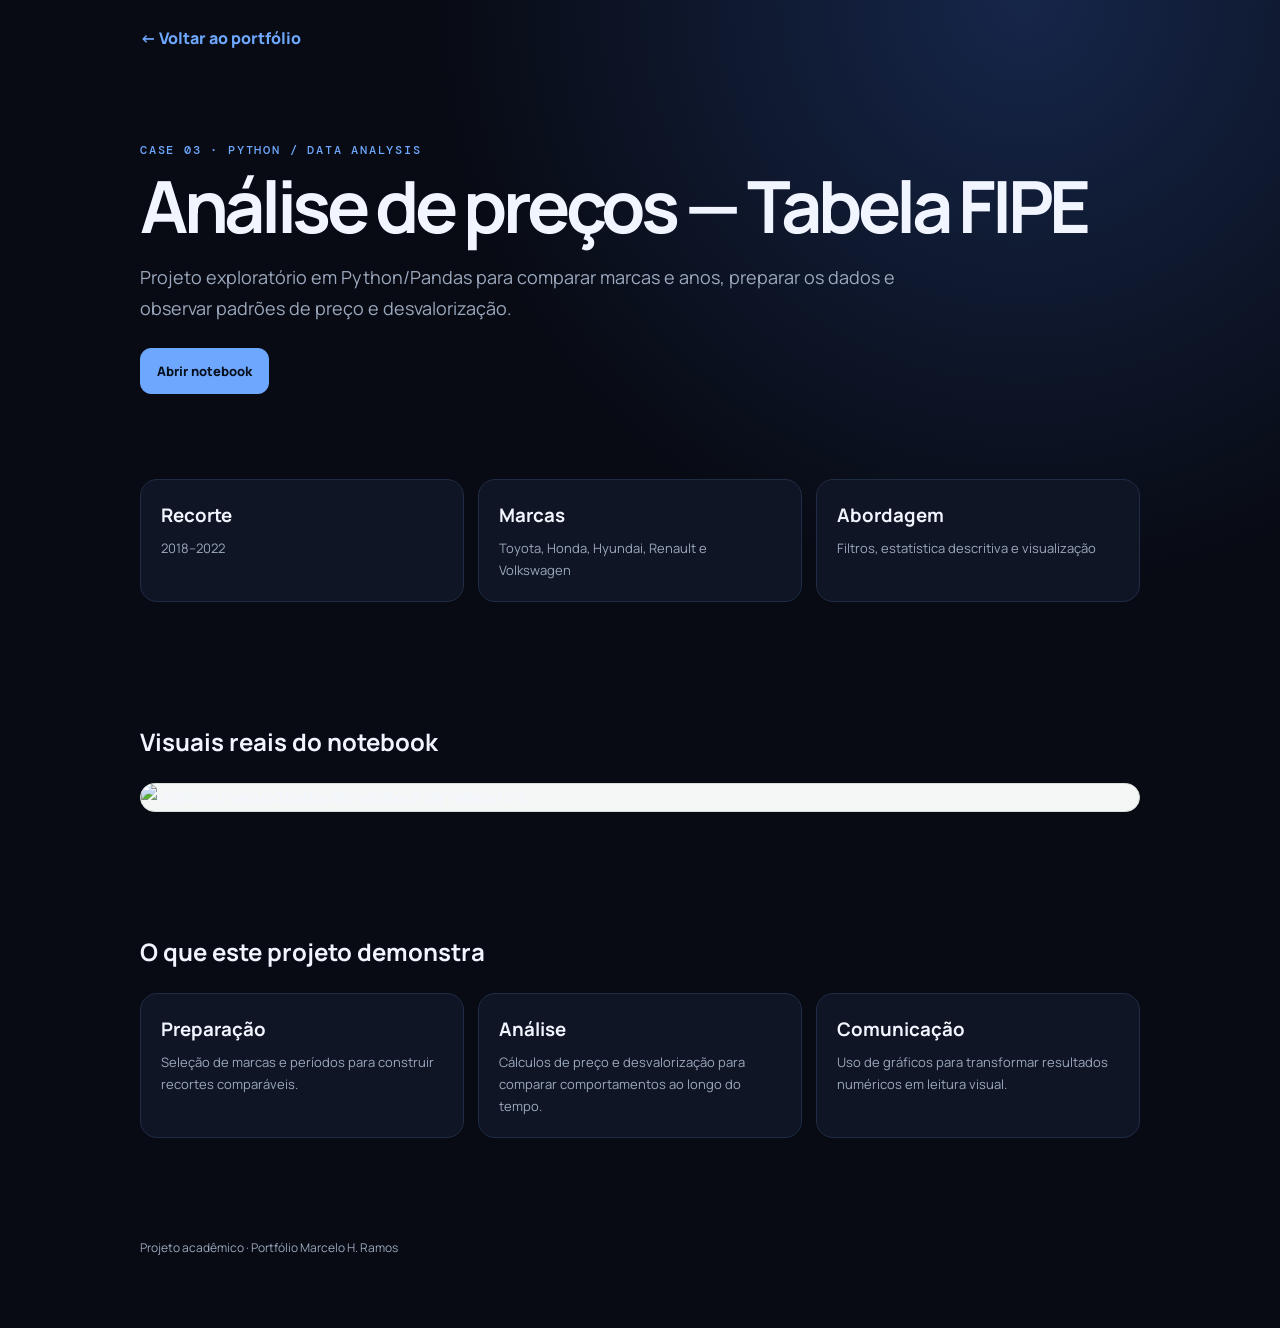
==== fipe.html @ 0dd25ecb "Add files via upload" ====
<!doctype html><html lang="pt-BR"><head><meta charset="utf-8"><meta name="viewport" content="width=device-width,initial-scale=1"><title>Case | Tabela FIPE</title><link rel="stylesheet" href="style_case.css"></head><body><div class="container top"><a class="back" href="../index.html#projetos">← Voltar ao portfólio</a></div><header class="container hero"><div class="kicker">CASE 03 · PYTHON / DATA ANALYSIS</div><h1>Análise de preços — Tabela FIPE</h1><p>Projeto exploratório em Python/Pandas para comparar marcas e anos, preparar os dados e observar padrões de preço e desvalorização.</p><div class="buttons"><a class="btn primary" href="../DataSet_Tab_Fipe_Final(11).ipynb" target="_blank">Abrir notebook</a></div></header><section class="section container"><div class="grid"><div class="card"><h3>Recorte</h3><p>2018–2022</p></div><div class="card"><h3>Marcas</h3><p>Toyota, Honda, Hyundai, Renault e Volkswagen</p></div><div class="card"><h3>Abordagem</h3><p>Filtros, estatística descritiva e visualização</p></div></div></section><section class="section container"><h2>Visuais reais do notebook</h2><div class="shot"><img src="../assets/fipe_preview.png" alt="Gráficos reais extraídos do notebook da Tabela FIPE"></div></section><section class="section container"><h2>O que este projeto demonstra</h2><div class="grid"><div class="card"><h3>Preparação</h3><p>Seleção de marcas e períodos para construir recortes comparáveis.</p></div><div class="card"><h3>Análise</h3><p>Cálculos de preço e desvalorização para comparar comportamentos ao longo do tempo.</p></div><div class="card"><h3>Comunicação</h3><p>Uso de gráficos para transformar resultados numéricos em leitura visual.</p></div></div></section><footer class="container footer">Projeto acadêmico · Portfólio Marcelo H. Ramos</footer></body></html>
---- style_case.css ----
@import url('https://fonts.googleapis.com/css2?family=DM+Mono:wght@400;500&family=Manrope:wght@400;600;700;800&display=swap');
:root{--bg:#080B14;--panel:#0F1524;--text:#F1F5FF;--muted:#9BA8BD;--line:#202C45;--accent:#6EA8FE;--blue:#8B7CFF}*{box-sizing:border-box}body{margin:0;background:radial-gradient(circle at 80% 0,#16264A,transparent 35%),var(--bg);color:var(--text);font-family:Manrope,sans-serif;line-height:1.7}a{color:inherit}.container{max-width:1000px;width:calc(100% - 32px);margin:auto}.top{padding:25px 0}.back{color:var(--accent);font-weight:800;text-decoration:none}.hero{padding:65px 0 35px}.kicker{font:500 12px 'DM Mono',monospace;color:var(--accent);letter-spacing:.15em}.hero h1{font-size:clamp(42px,7vw,72px);line-height:1;letter-spacing:-.06em;margin:12px 0 20px}.hero p{color:var(--muted);font-size:18px;max-width:760px}.buttons{display:flex;gap:10px;flex-wrap:wrap;margin-top:25px}.btn{padding:11px 16px;border-radius:11px;border:1px solid var(--line);text-decoration:none;font-weight:800;font-size:13px}.primary{background:var(--accent);color:#07101F;border-color:var(--accent)}.section{padding:50px 0}.grid{display:grid;grid-template-columns:repeat(3,1fr);gap:14px}.card{padding:20px;border:1px solid var(--line);background:var(--panel);border-radius:17px}.card h3{margin:0 0 5px}.card p{margin:0;color:var(--muted);font-size:13px}.shot{background:#f4f7f5;border-radius:18px;overflow:hidden;border:1px solid #d6dfdb}.shot img{width:100%;display:block}.code{background:#050c0a;border:1px solid #1D2B47;border-radius:18px;padding:24px;color:#bee8d6;font:500 14px/1.8 'DM Mono',monospace;overflow:auto}.footer{padding:50px 0 70px;color:var(--muted);font-size:12px}@media(max-width:800px){.grid{grid-template-columns:1fr}.hero p{font-size:16px}}
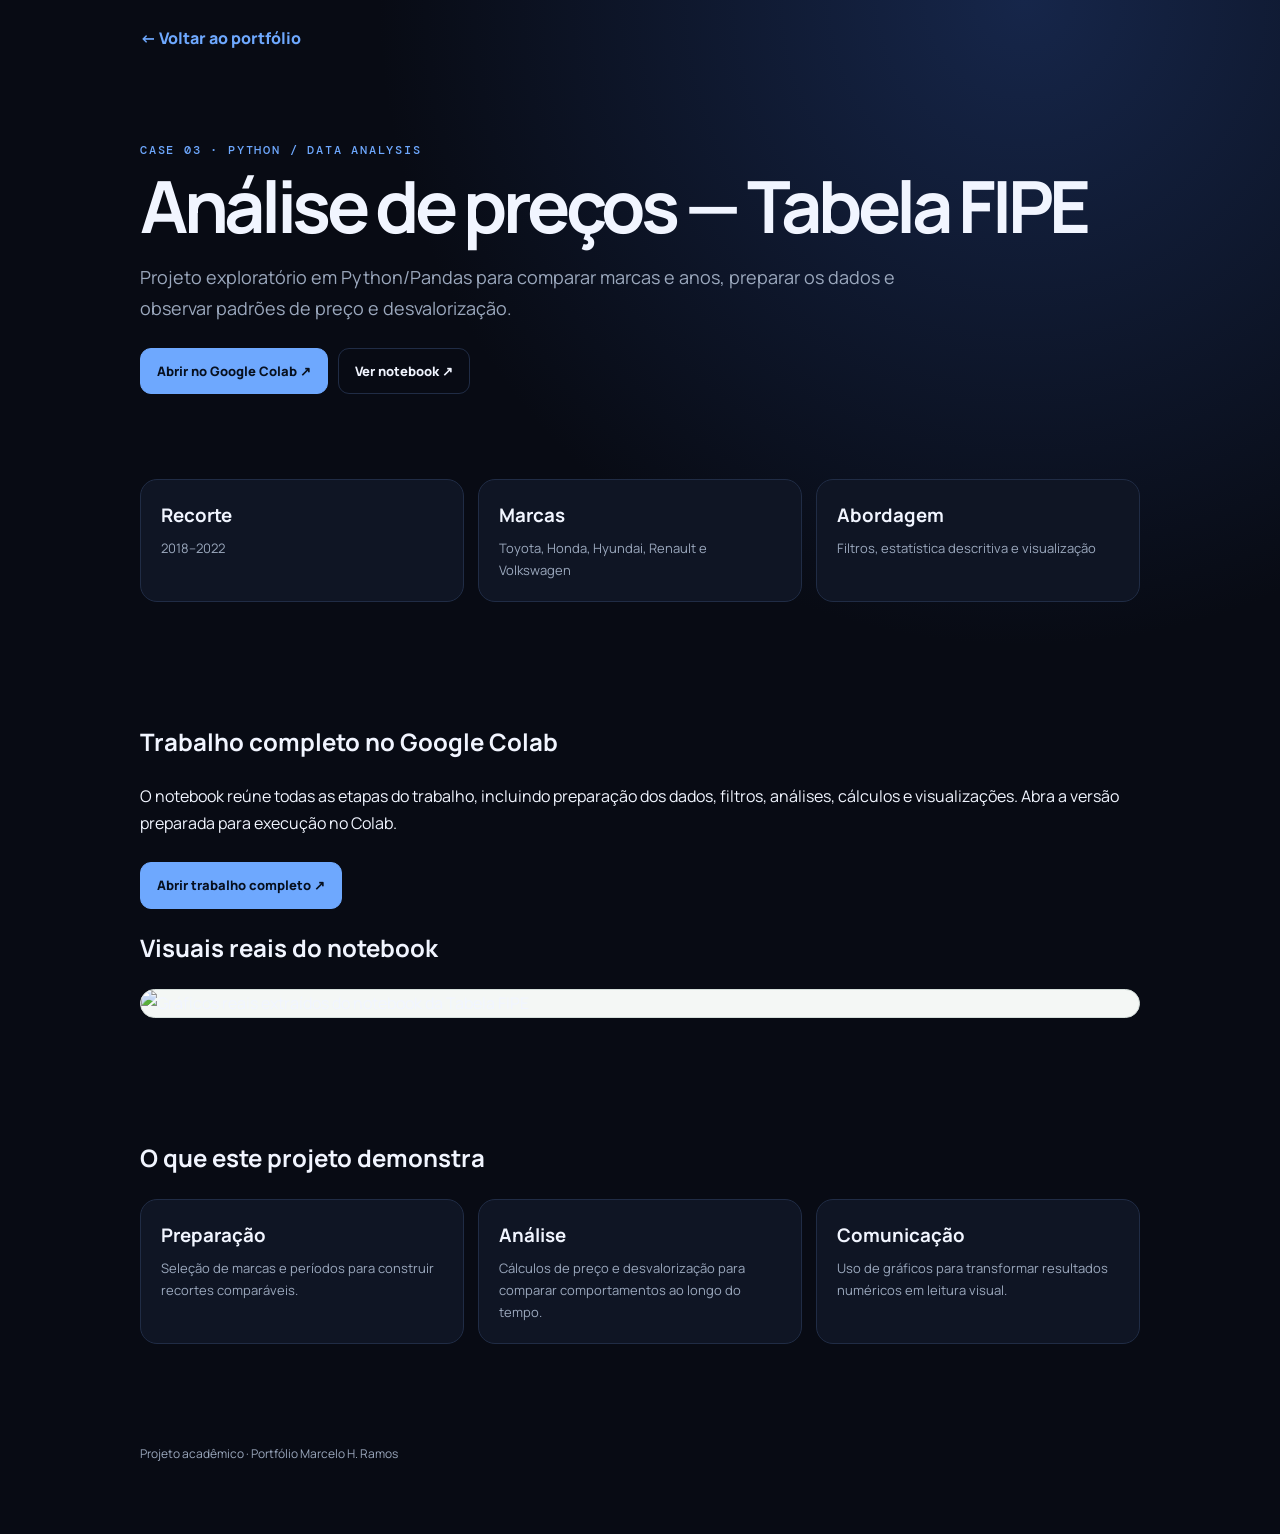
==== commit 4c63a6bc: "Add files via upload" ====
--- a/fipe.html
+++ b/fipe.html
@@ -1 +1 @@
-<!doctype html><html lang="pt-BR"><head><meta charset="utf-8"><meta name="viewport" content="width=device-width,initial-scale=1"><title>Case | Tabela FIPE</title><link rel="stylesheet" href="style_case.css"></head><body><div class="container top"><a class="back" href="../index.html#projetos">← Voltar ao portfólio</a></div><header class="container hero"><div class="kicker">CASE 03 · PYTHON / DATA ANALYSIS</div><h1>Análise de preços — Tabela FIPE</h1><p>Projeto exploratório em Python/Pandas para comparar marcas e anos, preparar os dados e observar padrões de preço e desvalorização.</p><div class="buttons"><a class="btn primary" href="../DataSet_Tab_Fipe_Final(11).ipynb" target="_blank">Abrir notebook</a></div></header><section class="section container"><div class="grid"><div class="card"><h3>Recorte</h3><p>2018–2022</p></div><div class="card"><h3>Marcas</h3><p>Toyota, Honda, Hyundai, Renault e Volkswagen</p></div><div class="card"><h3>Abordagem</h3><p>Filtros, estatística descritiva e visualização</p></div></div></section><section class="section container"><h2>Visuais reais do notebook</h2><div class="shot"><img src="../assets/fipe_preview.png" alt="Gráficos reais extraídos do notebook da Tabela FIPE"></div></section><section class="section container"><h2>O que este projeto demonstra</h2><div class="grid"><div class="card"><h3>Preparação</h3><p>Seleção de marcas e períodos para construir recortes comparáveis.</p></div><div class="card"><h3>Análise</h3><p>Cálculos de preço e desvalorização para comparar comportamentos ao longo do tempo.</p></div><div class="card"><h3>Comunicação</h3><p>Uso de gráficos para transformar resultados numéricos em leitura visual.</p></div></div></section><footer class="container footer">Projeto acadêmico · Portfólio Marcelo H. Ramos</footer></body></html>
+<!doctype html><html lang="pt-BR"><head><meta charset="utf-8"><meta name="viewport" content="width=device-width,initial-scale=1"><title>Case | Tabela FIPE</title><link rel="stylesheet" href="style_case.css"></head><body><div class="container top"><a class="back" href="../index.html#projetos">← Voltar ao portfólio</a></div><header class="container hero"><div class="kicker">CASE 03 · PYTHON / DATA ANALYSIS</div><h1>Análise de preços — Tabela FIPE</h1><p>Projeto exploratório em Python/Pandas para comparar marcas e anos, preparar os dados e observar padrões de preço e desvalorização.</p><div class="buttons"><a class="btn primary" href="https://colab.research.google.com/github/marcelo-hc-ramos/portfolio/blob/main/FIPE_Analise_Completa_Colab.ipynb" target="_blank" rel="noopener">Abrir no Google Colab ↗</a><a class="btn" href="../FIPE_Analise_Completa_Colab.ipynb" target="_blank">Ver notebook ↗</a></div></header><section class="section container"><div class="grid"><div class="card"><h3>Recorte</h3><p>2018–2022</p></div><div class="card"><h3>Marcas</h3><p>Toyota, Honda, Hyundai, Renault e Volkswagen</p></div><div class="card"><h3>Abordagem</h3><p>Filtros, estatística descritiva e visualização</p></div></div></section><section class="section container"><h2>Trabalho completo no Google Colab</h2><p>O notebook reúne todas as etapas do trabalho, incluindo preparação dos dados, filtros, análises, cálculos e visualizações. Abra a versão preparada para execução no Colab.</p><div class="buttons"><a class="btn primary" href="https://colab.research.google.com/github/marcelo-hc-ramos/portfolio/blob/main/FIPE_Analise_Completa_Colab.ipynb" target="_blank" rel="noopener">Abrir trabalho completo ↗</a></div><h2>Visuais reais do notebook</h2><div class="shot"><img src="../assets/fipe_preview.png" alt="Gráficos reais extraídos do notebook da Tabela FIPE"></div></section><section class="section container"><h2>O que este projeto demonstra</h2><div class="grid"><div class="card"><h3>Preparação</h3><p>Seleção de marcas e períodos para construir recortes comparáveis.</p></div><div class="card"><h3>Análise</h3><p>Cálculos de preço e desvalorização para comparar comportamentos ao longo do tempo.</p></div><div class="card"><h3>Comunicação</h3><p>Uso de gráficos para transformar resultados numéricos em leitura visual.</p></div></div></section><footer class="container footer">Projeto acadêmico · Portfólio Marcelo H. Ramos</footer></body></html>
